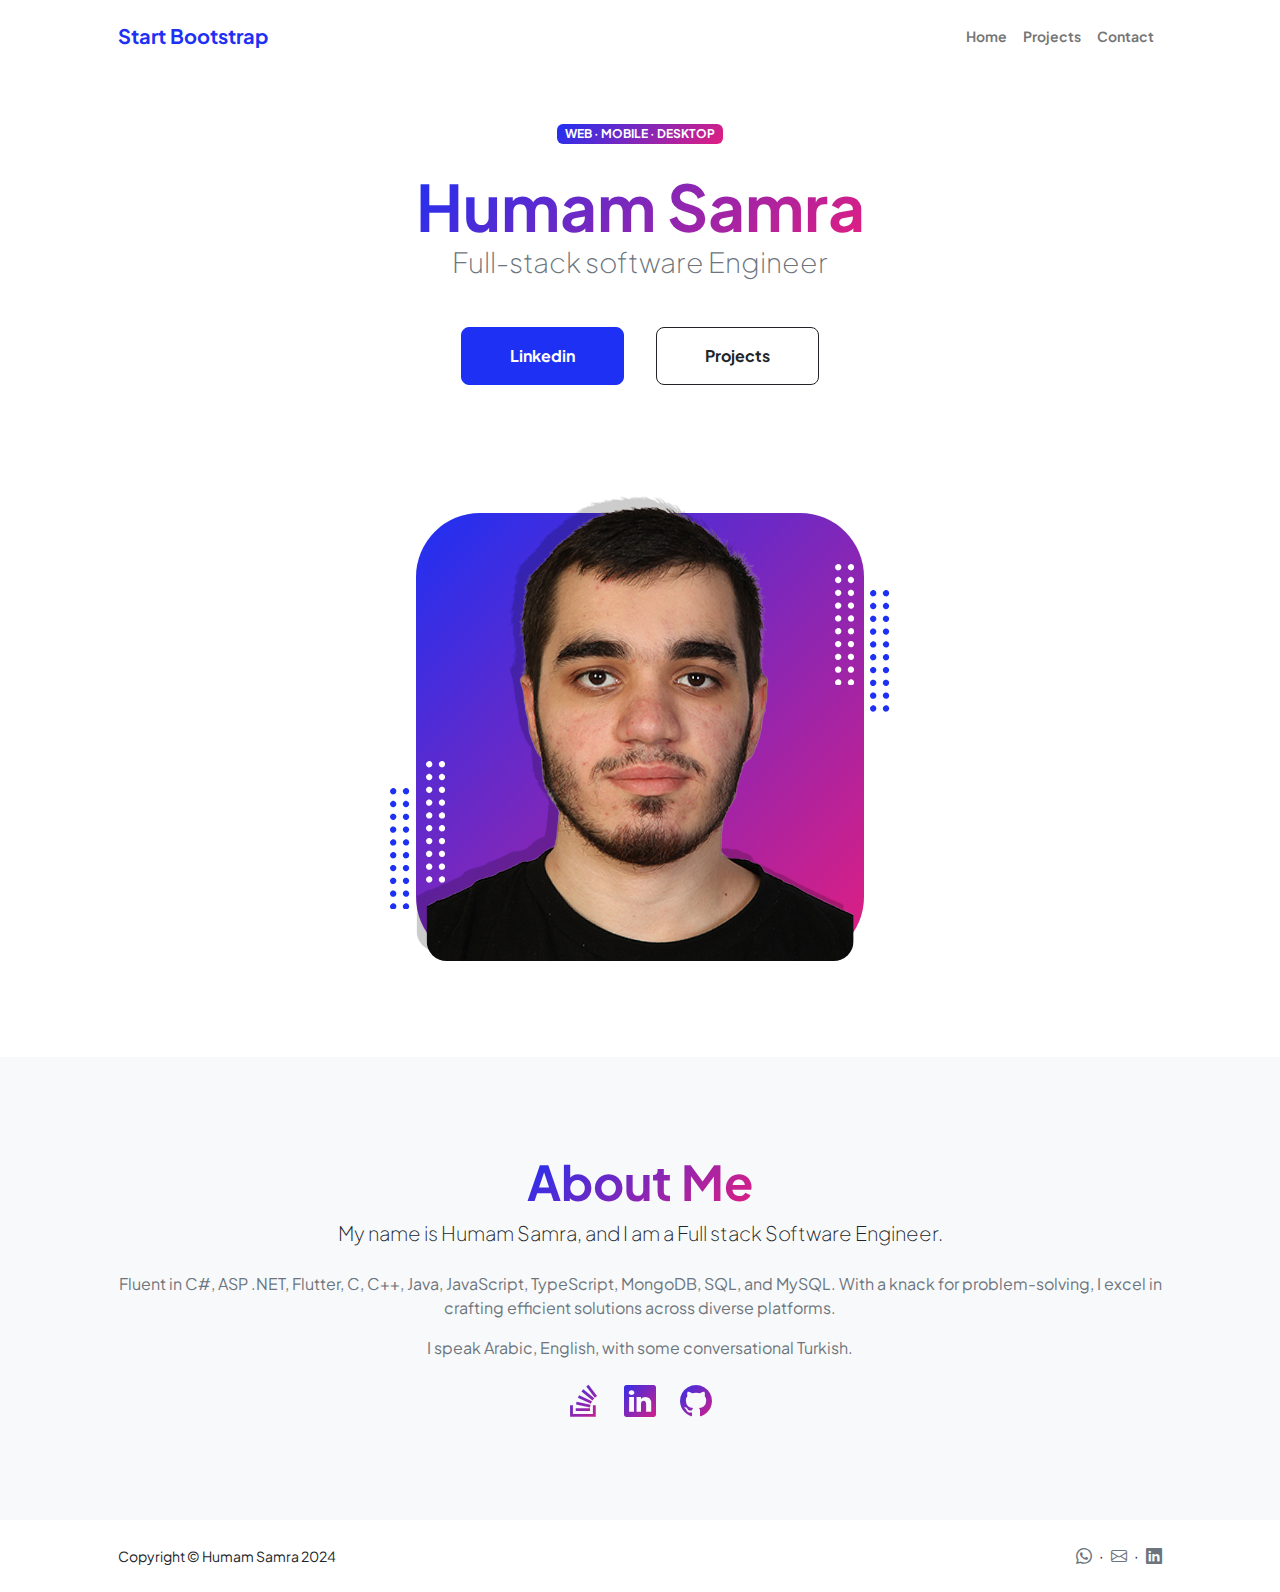
==== index.html @ 756d0a08 "first commit" ====
<!DOCTYPE html>
<html lang="en">

<head>
    <meta charset="utf-8" />
    <meta name="viewport" content="width=device-width, initial-scale=1, shrink-to-fit=no" />
    <meta name="description" content="" />
    <meta name="author" content="" />
    <title>Home - Humam Samra</title>
    <!-- Favicon-->
    <link rel="icon" type="image/x-icon" href="assets/favicon.ico" />
    <!-- Custom Google font-->
    <link rel="preconnect" href="https://fonts.googleapis.com" />
    <link rel="preconnect" href="https://fonts.gstatic.com" crossorigin />
    <link
        href="https://fonts.googleapis.com/css2?family=Plus+Jakarta+Sans:wght@100;200;300;400;500;600;700;800;900&amp;display=swap"
        rel="stylesheet" />
    <!-- Bootstrap icons-->
    <link href="https://cdn.jsdelivr.net/npm/bootstrap-icons@1.8.1/font/bootstrap-icons.css" rel="stylesheet" />
    <!-- Core theme CSS (includes Bootstrap)-->
    <link href="css/styles.css" rel="stylesheet" />
</head>

<body class="d-flex flex-column h-100">
    <main class="flex-shrink-0">
        <!-- Navigation-->
        <nav class="navbar navbar-expand-lg navbar-light bg-white py-3">
            <div class="container px-5">
                <a class="navbar-brand" href="index.html"><span class="fw-bolder text-primary">Start
                        Bootstrap</span></a>
                <button class="navbar-toggler" type="button" data-bs-toggle="collapse"
                    data-bs-target="#navbarSupportedContent" aria-controls="navbarSupportedContent"
                    aria-expanded="false" aria-label="Toggle navigation"><span
                        class="navbar-toggler-icon"></span></button>
                <div class="collapse navbar-collapse" id="navbarSupportedContent">
                    <ul class="navbar-nav ms-auto mb-2 mb-lg-0 small fw-bolder">
                        <li class="nav-item"><a class="nav-link" href="index.html">Home</a></li>
                        <li class="nav-item"><a class="nav-link" href="projects.html">Projects</a></li>
                        <li class="nav-item"><a class="nav-link" href="contact.html">Contact</a></li>
                    </ul>
                </div>
            </div>
        </nav>
        <!-- Header-->
        <header class="py-5">
            <div class="container px-5 pb-5">
                <div class="row gx-5 align-items-center">
                    <div class="col-xxl-5">
                        <!-- Header text content-->
                        <div class="text-center text-xxl-start">
                            <div class="badge bg-gradient-primary-to-secondary text-white mb-4">
                                <div class="text-uppercase">Web &middot; Mobile &middot; Desktop</div>
                            </div>
                            <h1 class="display-3 fw-bolder mb-5"><span class="text-gradient d-inline">Humam Samra</span>
                                <div class="fs-3 fw-light text-muted">Full-stack software Engineer</div>
                            </h1>
                            <div
                                class="d-grid gap-3 d-sm-flex justify-content-sm-center justify-content-xxl-start mb-3">
                                <a class="btn btn-primary btn-lg px-5 py-3 me-sm-3 fs-6 fw-bolder" target="_blank"
                                    href="https://www.linkedin.com/in/humam-samra-49452b17a/">Linkedin</a>
                                <a class="btn btn-outline-dark btn-lg px-5 py-3 fs-6 fw-bolder"
                                    href="projects.html">Projects</a>
                            </div>
                        </div>
                    </div>
                    <div class="col-xxl-7">
                        <!-- Header profile picture-->
                        <div class="d-flex justify-content-center mt-5 mt-xxl-0">
                            <div class="profile bg-gradient-primary-to-secondary">
                                <!-- TIP: For best results, use a photo with a transparent background like the demo example below-->
                                <!-- Watch a tutorial on how to do this on YouTube (link)-->
                                <img class="profile-img profile-shadow" src="assets/profile.png" alt="..." />
                                <div class="dots-1">
                                    <!-- SVG Dots-->
                                    <svg version="1.1" xmlns="http://www.w3.org/2000/svg"
                                        xmlns:xlink="http://www.w3.org/1999/xlink" x="0px" y="0px"
                                        viewBox="0 0 191.6 1215.4" style="enable-background: new 0 0 191.6 1215.4"
                                        xml:space="preserve">
                                        <g transform="translate(0.000000,1280.000000) scale(0.100000,-0.100000)">
                                            <path
                                                d="M227.7,12788.6c-105-35-200-141-222-248c-43-206,163-412,369-369c155,32,275,190,260,339c-11,105-90,213-190,262        C383.7,12801.6,289.7,12808.6,227.7,12788.6z">
                                            </path>
                                            <path
                                                d="M1507.7,12788.6c-151-50-253-216-222-362c25-119,136-230,254-255c194-41,395,142,375,339c-11,105-90,213-190,262        C1663.7,12801.6,1569.7,12808.6,1507.7,12788.6z">
                                            </path>
                                            <path
                                                d="M227.7,11508.6c-105-35-200-141-222-248c-43-206,163-412,369-369c155,32,275,190,260,339c-11,105-90,213-190,262        C383.7,11521.6,289.7,11528.6,227.7,11508.6z">
                                            </path>
                                            <path
                                                d="M1507.7,11508.6c-151-50-253-216-222-362c25-119,136-230,254-255c194-41,395,142,375,339c-11,105-90,213-190,262        C1663.7,11521.6,1569.7,11528.6,1507.7,11508.6z">
                                            </path>
                                            <path
                                                d="M227.7,10228.6c-105-35-200-141-222-248c-43-206,163-412,369-369c155,32,275,190,260,339c-11,105-90,213-190,262        C383.7,10241.6,289.7,10248.6,227.7,10228.6z">
                                            </path>
                                            <path
                                                d="M1507.7,10228.6c-105-35-200-141-222-248c-43-206,163-412,369-369c155,32,275,190,260,339c-11,105-90,213-190,262        C1663.7,10241.6,1569.7,10248.6,1507.7,10228.6z">
                                            </path>
                                            <path
                                                d="M227.7,8948.6c-105-35-200-141-222-248c-43-206,163-412,369-369c155,32,275,190,260,339c-11,105-90,213-190,262        C383.7,8961.6,289.7,8968.6,227.7,8948.6z">
                                            </path>
                                            <path
                                                d="M1507.7,8948.6c-105-35-200-141-222-248c-43-206,163-412,369-369c155,32,275,190,260,339c-11,105-90,213-190,262        C1663.7,8961.6,1569.7,8968.6,1507.7,8948.6z">
                                            </path>
                                            <path
                                                d="M227.7,7668.6c-105-35-200-141-222-248c-43-206,163-412,369-369c155,32,275,190,260,339c-11,105-90,213-190,262        C383.7,7681.6,289.7,7688.6,227.7,7668.6z">
                                            </path>
                                            <path
                                                d="M1507.7,7668.6c-105-35-200-141-222-248c-43-206,163-412,369-369c155,32,275,190,260,339c-11,105-90,213-190,262        C1663.7,7681.6,1569.7,7688.6,1507.7,7668.6z">
                                            </path>
                                            <path
                                                d="M227.7,6388.6c-105-35-200-141-222-248c-43-206,163-412,369-369c155,32,275,190,260,339c-11,105-90,213-190,262        C383.7,6401.6,289.7,6408.6,227.7,6388.6z">
                                            </path>
                                            <path
                                                d="M1507.7,6388.6c-105-35-200-141-222-248c-43-206,163-412,369-369c155,32,275,190,260,339c-11,105-90,213-190,262        C1663.7,6401.6,1569.7,6408.6,1507.7,6388.6z">
                                            </path>
                                            <path
                                                d="M227.7,5108.6c-105-35-200-141-222-248c-43-206,163-412,369-369c155,32,275,190,260,339c-11,105-90,213-190,262        C383.7,5121.6,289.7,5128.6,227.7,5108.6z">
                                            </path>
                                            <path
                                                d="M1507.7,5108.6c-105-35-200-141-222-248c-43-206,163-412,369-369c155,32,275,190,260,339c-11,105-90,213-190,262        C1663.7,5121.6,1569.7,5128.6,1507.7,5108.6z">
                                            </path>
                                            <path
                                                d="M227.7,3828.6c-105-35-200-141-222-248c-43-206,163-412,369-369c155,32,275,190,260,339c-11,105-90,213-190,262        C383.7,3841.6,289.7,3848.6,227.7,3828.6z">
                                            </path>
                                            <path
                                                d="M1507.7,3828.6c-105-35-200-141-222-248c-43-206,163-412,369-369c155,32,275,190,260,339c-11,105-90,213-190,262        C1663.7,3841.6,1569.7,3848.6,1507.7,3828.6z">
                                            </path>
                                            <path
                                                d="M227.7,2548.6c-105-35-200-141-222-248c-43-206,163-412,369-369c155,32,275,190,260,339c-11,105-90,213-190,262        C383.7,2561.6,289.7,2568.6,227.7,2548.6z">
                                            </path>
                                            <path
                                                d="M1507.7,2548.6c-105-35-200-141-222-248c-43-206,163-412,369-369c155,32,275,190,260,339c-11,105-90,213-190,262        C1663.7,2561.6,1569.7,2568.6,1507.7,2548.6z">
                                            </path>
                                            <path
                                                d="M227.7,1268.6c-105-35-200-141-222-248c-43-206,163-412,369-369c155,32,275,190,260,339c-11,105-90,213-190,262        C383.7,1281.6,289.7,1288.6,227.7,1268.6z">
                                            </path>
                                            <path
                                                d="M1507.7,1268.6c-105-35-200-141-222-248c-43-206,163-412,369-369c155,32,275,190,260,339c-11,105-90,213-190,262        C1663.7,1281.6,1569.7,1288.6,1507.7,1268.6z">
                                            </path>
                                        </g>
                                    </svg>
                                    <!-- END of SVG dots-->
                                </div>
                                <div class="dots-2">
                                    <!-- SVG Dots-->
                                    <svg version="1.1" xmlns="http://www.w3.org/2000/svg"
                                        xmlns:xlink="http://www.w3.org/1999/xlink" x="0px" y="0px"
                                        viewBox="0 0 191.6 1215.4" style="enable-background: new 0 0 191.6 1215.4"
                                        xml:space="preserve">
                                        <g transform="translate(0.000000,1280.000000) scale(0.100000,-0.100000)">
                                            <path
                                                d="M227.7,12788.6c-105-35-200-141-222-248c-43-206,163-412,369-369c155,32,275,190,260,339c-11,105-90,213-190,262        C383.7,12801.6,289.7,12808.6,227.7,12788.6z">
                                            </path>
                                            <path
                                                d="M1507.7,12788.6c-151-50-253-216-222-362c25-119,136-230,254-255c194-41,395,142,375,339c-11,105-90,213-190,262        C1663.7,12801.6,1569.7,12808.6,1507.7,12788.6z">
                                            </path>
                                            <path
                                                d="M227.7,11508.6c-105-35-200-141-222-248c-43-206,163-412,369-369c155,32,275,190,260,339c-11,105-90,213-190,262        C383.7,11521.6,289.7,11528.6,227.7,11508.6z">
                                            </path>
                                            <path
                                                d="M1507.7,11508.6c-151-50-253-216-222-362c25-119,136-230,254-255c194-41,395,142,375,339c-11,105-90,213-190,262        C1663.7,11521.6,1569.7,11528.6,1507.7,11508.6z">
                                            </path>
                                            <path
                                                d="M227.7,10228.6c-105-35-200-141-222-248c-43-206,163-412,369-369c155,32,275,190,260,339c-11,105-90,213-190,262        C383.7,10241.6,289.7,10248.6,227.7,10228.6z">
                                            </path>
                                            <path
                                                d="M1507.7,10228.6c-105-35-200-141-222-248c-43-206,163-412,369-369c155,32,275,190,260,339c-11,105-90,213-190,262        C1663.7,10241.6,1569.7,10248.6,1507.7,10228.6z">
                                            </path>
                                            <path
                                                d="M227.7,8948.6c-105-35-200-141-222-248c-43-206,163-412,369-369c155,32,275,190,260,339c-11,105-90,213-190,262        C383.7,8961.6,289.7,8968.6,227.7,8948.6z">
                                            </path>
                                            <path
                                                d="M1507.7,8948.6c-105-35-200-141-222-248c-43-206,163-412,369-369c155,32,275,190,260,339c-11,105-90,213-190,262        C1663.7,8961.6,1569.7,8968.6,1507.7,8948.6z">
                                            </path>
                                            <path
                                                d="M227.7,7668.6c-105-35-200-141-222-248c-43-206,163-412,369-369c155,32,275,190,260,339c-11,105-90,213-190,262        C383.7,7681.6,289.7,7688.6,227.7,7668.6z">
                                            </path>
                                            <path
                                                d="M1507.7,7668.6c-105-35-200-141-222-248c-43-206,163-412,369-369c155,32,275,190,260,339c-11,105-90,213-190,262        C1663.7,7681.6,1569.7,7688.6,1507.7,7668.6z">
                                            </path>
                                            <path
                                                d="M227.7,6388.6c-105-35-200-141-222-248c-43-206,163-412,369-369c155,32,275,190,260,339c-11,105-90,213-190,262        C383.7,6401.6,289.7,6408.6,227.7,6388.6z">
                                            </path>
                                            <path
                                                d="M1507.7,6388.6c-105-35-200-141-222-248c-43-206,163-412,369-369c155,32,275,190,260,339c-11,105-90,213-190,262        C1663.7,6401.6,1569.7,6408.6,1507.7,6388.6z">
                                            </path>
                                            <path
                                                d="M227.7,5108.6c-105-35-200-141-222-248c-43-206,163-412,369-369c155,32,275,190,260,339c-11,105-90,213-190,262        C383.7,5121.6,289.7,5128.6,227.7,5108.6z">
                                            </path>
                                            <path
                                                d="M1507.7,5108.6c-105-35-200-141-222-248c-43-206,163-412,369-369c155,32,275,190,260,339c-11,105-90,213-190,262        C1663.7,5121.6,1569.7,5128.6,1507.7,5108.6z">
                                            </path>
                                            <path
                                                d="M227.7,3828.6c-105-35-200-141-222-248c-43-206,163-412,369-369c155,32,275,190,260,339c-11,105-90,213-190,262        C383.7,3841.6,289.7,3848.6,227.7,3828.6z">
                                            </path>
                                            <path
                                                d="M1507.7,3828.6c-105-35-200-141-222-248c-43-206,163-412,369-369c155,32,275,190,260,339c-11,105-90,213-190,262        C1663.7,3841.6,1569.7,3848.6,1507.7,3828.6z">
                                            </path>
                                            <path
                                                d="M227.7,2548.6c-105-35-200-141-222-248c-43-206,163-412,369-369c155,32,275,190,260,339c-11,105-90,213-190,262        C383.7,2561.6,289.7,2568.6,227.7,2548.6z">
                                            </path>
                                            <path
                                                d="M1507.7,2548.6c-105-35-200-141-222-248c-43-206,163-412,369-369c155,32,275,190,260,339c-11,105-90,213-190,262        C1663.7,2561.6,1569.7,2568.6,1507.7,2548.6z">
                                            </path>
                                            <path
                                                d="M227.7,1268.6c-105-35-200-141-222-248c-43-206,163-412,369-369c155,32,275,190,260,339c-11,105-90,213-190,262        C383.7,1281.6,289.7,1288.6,227.7,1268.6z">
                                            </path>
                                            <path
                                                d="M1507.7,1268.6c-105-35-200-141-222-248c-43-206,163-412,369-369c155,32,275,190,260,339c-11,105-90,213-190,262        C1663.7,1281.6,1569.7,1288.6,1507.7,1268.6z">
                                            </path>
                                        </g>
                                    </svg>
                                    <!-- END of SVG dots-->
                                </div>
                                <div class="dots-3">
                                    <!-- SVG Dots-->
                                    <svg version="1.1" xmlns="http://www.w3.org/2000/svg"
                                        xmlns:xlink="http://www.w3.org/1999/xlink" x="0px" y="0px"
                                        viewBox="0 0 191.6 1215.4" style="enable-background: new 0 0 191.6 1215.4"
                                        xml:space="preserve">
                                        <g transform="translate(0.000000,1280.000000) scale(0.100000,-0.100000)">
                                            <path
                                                d="M227.7,12788.6c-105-35-200-141-222-248c-43-206,163-412,369-369c155,32,275,190,260,339c-11,105-90,213-190,262        C383.7,12801.6,289.7,12808.6,227.7,12788.6z">
                                            </path>
                                            <path
                                                d="M1507.7,12788.6c-151-50-253-216-222-362c25-119,136-230,254-255c194-41,395,142,375,339c-11,105-90,213-190,262        C1663.7,12801.6,1569.7,12808.6,1507.7,12788.6z">
                                            </path>
                                            <path
                                                d="M227.7,11508.6c-105-35-200-141-222-248c-43-206,163-412,369-369c155,32,275,190,260,339c-11,105-90,213-190,262        C383.7,11521.6,289.7,11528.6,227.7,11508.6z">
                                            </path>
                                            <path
                                                d="M1507.7,11508.6c-151-50-253-216-222-362c25-119,136-230,254-255c194-41,395,142,375,339c-11,105-90,213-190,262        C1663.7,11521.6,1569.7,11528.6,1507.7,11508.6z">
                                            </path>
                                            <path
                                                d="M227.7,10228.6c-105-35-200-141-222-248c-43-206,163-412,369-369c155,32,275,190,260,339c-11,105-90,213-190,262        C383.7,10241.6,289.7,10248.6,227.7,10228.6z">
                                            </path>
                                            <path
                                                d="M1507.7,10228.6c-105-35-200-141-222-248c-43-206,163-412,369-369c155,32,275,190,260,339c-11,105-90,213-190,262        C1663.7,10241.6,1569.7,10248.6,1507.7,10228.6z">
                                            </path>
                                            <path
                                                d="M227.7,8948.6c-105-35-200-141-222-248c-43-206,163-412,369-369c155,32,275,190,260,339c-11,105-90,213-190,262        C383.7,8961.6,289.7,8968.6,227.7,8948.6z">
                                            </path>
                                            <path
                                                d="M1507.7,8948.6c-105-35-200-141-222-248c-43-206,163-412,369-369c155,32,275,190,260,339c-11,105-90,213-190,262        C1663.7,8961.6,1569.7,8968.6,1507.7,8948.6z">
                                            </path>
                                            <path
                                                d="M227.7,7668.6c-105-35-200-141-222-248c-43-206,163-412,369-369c155,32,275,190,260,339c-11,105-90,213-190,262        C383.7,7681.6,289.7,7688.6,227.7,7668.6z">
                                            </path>
                                            <path
                                                d="M1507.7,7668.6c-105-35-200-141-222-248c-43-206,163-412,369-369c155,32,275,190,260,339c-11,105-90,213-190,262        C1663.7,7681.6,1569.7,7688.6,1507.7,7668.6z">
                                            </path>
                                            <path
                                                d="M227.7,6388.6c-105-35-200-141-222-248c-43-206,163-412,369-369c155,32,275,190,260,339c-11,105-90,213-190,262        C383.7,6401.6,289.7,6408.6,227.7,6388.6z">
                                            </path>
                                            <path
                                                d="M1507.7,6388.6c-105-35-200-141-222-248c-43-206,163-412,369-369c155,32,275,190,260,339c-11,105-90,213-190,262        C1663.7,6401.6,1569.7,6408.6,1507.7,6388.6z">
                                            </path>
                                            <path
                                                d="M227.7,5108.6c-105-35-200-141-222-248c-43-206,163-412,369-369c155,32,275,190,260,339c-11,105-90,213-190,262        C383.7,5121.6,289.7,5128.6,227.7,5108.6z">
                                            </path>
                                            <path
                                                d="M1507.7,5108.6c-105-35-200-141-222-248c-43-206,163-412,369-369c155,32,275,190,260,339c-11,105-90,213-190,262        C1663.7,5121.6,1569.7,5128.6,1507.7,5108.6z">
                                            </path>
                                            <path
                                                d="M227.7,3828.6c-105-35-200-141-222-248c-43-206,163-412,369-369c155,32,275,190,260,339c-11,105-90,213-190,262        C383.7,3841.6,289.7,3848.6,227.7,3828.6z">
                                            </path>
                                            <path
                                                d="M1507.7,3828.6c-105-35-200-141-222-248c-43-206,163-412,369-369c155,32,275,190,260,339c-11,105-90,213-190,262        C1663.7,3841.6,1569.7,3848.6,1507.7,3828.6z">
                                            </path>
                                            <path
                                                d="M227.7,2548.6c-105-35-200-141-222-248c-43-206,163-412,369-369c155,32,275,190,260,339c-11,105-90,213-190,262        C383.7,2561.6,289.7,2568.6,227.7,2548.6z">
                                            </path>
                                            <path
                                                d="M1507.7,2548.6c-105-35-200-141-222-248c-43-206,163-412,369-369c155,32,275,190,260,339c-11,105-90,213-190,262        C1663.7,2561.6,1569.7,2568.6,1507.7,2548.6z">
                                            </path>
                                            <path
                                                d="M227.7,1268.6c-105-35-200-141-222-248c-43-206,163-412,369-369c155,32,275,190,260,339c-11,105-90,213-190,262        C383.7,1281.6,289.7,1288.6,227.7,1268.6z">
                                            </path>
                                            <path
                                                d="M1507.7,1268.6c-105-35-200-141-222-248c-43-206,163-412,369-369c155,32,275,190,260,339c-11,105-90,213-190,262        C1663.7,1281.6,1569.7,1288.6,1507.7,1268.6z">
                                            </path>
                                        </g>
                                    </svg>
                                    <!-- END of SVG dots-->
                                </div>
                                <div class="dots-4">
                                    <!-- SVG Dots-->
                                    <svg version="1.1" xmlns="http://www.w3.org/2000/svg"
                                        xmlns:xlink="http://www.w3.org/1999/xlink" x="0px" y="0px"
                                        viewBox="0 0 191.6 1215.4" style="enable-background: new 0 0 191.6 1215.4"
                                        xml:space="preserve">
                                        <g transform="translate(0.000000,1280.000000) scale(0.100000,-0.100000)">
                                            <path
                                                d="M227.7,12788.6c-105-35-200-141-222-248c-43-206,163-412,369-369c155,32,275,190,260,339c-11,105-90,213-190,262        C383.7,12801.6,289.7,12808.6,227.7,12788.6z">
                                            </path>
                                            <path
                                                d="M1507.7,12788.6c-151-50-253-216-222-362c25-119,136-230,254-255c194-41,395,142,375,339c-11,105-90,213-190,262        C1663.7,12801.6,1569.7,12808.6,1507.7,12788.6z">
                                            </path>
                                            <path
                                                d="M227.7,11508.6c-105-35-200-141-222-248c-43-206,163-412,369-369c155,32,275,190,260,339c-11,105-90,213-190,262        C383.7,11521.6,289.7,11528.6,227.7,11508.6z">
                                            </path>
                                            <path
                                                d="M1507.7,11508.6c-151-50-253-216-222-362c25-119,136-230,254-255c194-41,395,142,375,339c-11,105-90,213-190,262        C1663.7,11521.6,1569.7,11528.6,1507.7,11508.6z">
                                            </path>
                                            <path
                                                d="M227.7,10228.6c-105-35-200-141-222-248c-43-206,163-412,369-369c155,32,275,190,260,339c-11,105-90,213-190,262        C383.7,10241.6,289.7,10248.6,227.7,10228.6z">
                                            </path>
                                            <path
                                                d="M1507.7,10228.6c-105-35-200-141-222-248c-43-206,163-412,369-369c155,32,275,190,260,339c-11,105-90,213-190,262        C1663.7,10241.6,1569.7,10248.6,1507.7,10228.6z">
                                            </path>
                                            <path
                                                d="M227.7,8948.6c-105-35-200-141-222-248c-43-206,163-412,369-369c155,32,275,190,260,339c-11,105-90,213-190,262        C383.7,8961.6,289.7,8968.6,227.7,8948.6z">
                                            </path>
                                            <path
                                                d="M1507.7,8948.6c-105-35-200-141-222-248c-43-206,163-412,369-369c155,32,275,190,260,339c-11,105-90,213-190,262        C1663.7,8961.6,1569.7,8968.6,1507.7,8948.6z">
                                            </path>
                                            <path
                                                d="M227.7,7668.6c-105-35-200-141-222-248c-43-206,163-412,369-369c155,32,275,190,260,339c-11,105-90,213-190,262        C383.7,7681.6,289.7,7688.6,227.7,7668.6z">
                                            </path>
                                            <path
                                                d="M1507.7,7668.6c-105-35-200-141-222-248c-43-206,163-412,369-369c155,32,275,190,260,339c-11,105-90,213-190,262        C1663.7,7681.6,1569.7,7688.6,1507.7,7668.6z">
                                            </path>
                                            <path
                                                d="M227.7,6388.6c-105-35-200-141-222-248c-43-206,163-412,369-369c155,32,275,190,260,339c-11,105-90,213-190,262        C383.7,6401.6,289.7,6408.6,227.7,6388.6z">
                                            </path>
                                            <path
                                                d="M1507.7,6388.6c-105-35-200-141-222-248c-43-206,163-412,369-369c155,32,275,190,260,339c-11,105-90,213-190,262        C1663.7,6401.6,1569.7,6408.6,1507.7,6388.6z">
                                            </path>
                                            <path
                                                d="M227.7,5108.6c-105-35-200-141-222-248c-43-206,163-412,369-369c155,32,275,190,260,339c-11,105-90,213-190,262        C383.7,5121.6,289.7,5128.6,227.7,5108.6z">
                                            </path>
                                            <path
                                                d="M1507.7,5108.6c-105-35-200-141-222-248c-43-206,163-412,369-369c155,32,275,190,260,339c-11,105-90,213-190,262        C1663.7,5121.6,1569.7,5128.6,1507.7,5108.6z">
                                            </path>
                                            <path
                                                d="M227.7,3828.6c-105-35-200-141-222-248c-43-206,163-412,369-369c155,32,275,190,260,339c-11,105-90,213-190,262        C383.7,3841.6,289.7,3848.6,227.7,3828.6z">
                                            </path>
                                            <path
                                                d="M1507.7,3828.6c-105-35-200-141-222-248c-43-206,163-412,369-369c155,32,275,190,260,339c-11,105-90,213-190,262        C1663.7,3841.6,1569.7,3848.6,1507.7,3828.6z">
                                            </path>
                                            <path
                                                d="M227.7,2548.6c-105-35-200-141-222-248c-43-206,163-412,369-369c155,32,275,190,260,339c-11,105-90,213-190,262        C383.7,2561.6,289.7,2568.6,227.7,2548.6z">
                                            </path>
                                            <path
                                                d="M1507.7,2548.6c-105-35-200-141-222-248c-43-206,163-412,369-369c155,32,275,190,260,339c-11,105-90,213-190,262        C1663.7,2561.6,1569.7,2568.6,1507.7,2548.6z">
                                            </path>
                                            <path
                                                d="M227.7,1268.6c-105-35-200-141-222-248c-43-206,163-412,369-369c155,32,275,190,260,339c-11,105-90,213-190,262        C383.7,1281.6,289.7,1288.6,227.7,1268.6z">
                                            </path>
                                            <path
                                                d="M1507.7,1268.6c-105-35-200-141-222-248c-43-206,163-412,369-369c155,32,275,190,260,339c-11,105-90,213-190,262        C1663.7,1281.6,1569.7,1288.6,1507.7,1268.6z">
                                            </path>
                                        </g>
                                    </svg>
                                    <!-- END of SVG dots-->
                                </div>
                            </div>
                        </div>
                    </div>
                </div>
            </div>
        </header>
        <!-- About Section-->
        <section class="bg-light py-5">
            <div class="container px-5">
                <div class="row gx-5 justify-content-center">
                    <div class="col-xxl-8">
                        <div class="text-center my-5">
                            <h2 class="display-5 fw-bolder"><span class="text-gradient d-inline">About Me</span></h2>
                            <p class="lead fw-light mb-4">My name is Humam Samra, and I am a Full stack Software
                                Engineer.</p>
                            <p class="text-muted">Fluent in C#, ASP .NET, Flutter, C, C++, Java, JavaScript, TypeScript,
                                MongoDB, SQL, and MySQL. With a knack for problem-solving, I excel in crafting efficient
                                solutions across diverse platforms.
                            </p>
                            <p class="text-muted">
                                I speak Arabic, English, with some conversational Turkish.
                            </p>
                            <div class="d-flex justify-content-center fs-2 gap-4">
                                <a class="text-gradient" target="_blank"
                                    href="https://stackoverflow.com/users/21559835/humam"><i
                                        class="bi bi-stack-overflow"></i></a>
                                <a class="text-gradient" href="https://www.linkedin.com/in/humam-samra-49452b17a/"
                                    target="_blank"><i class="bi bi-linkedin"></i></a>
                                <a class="text-gradient" href="https://github.com/HumamSamra" target="_blank"><i
                                        class="bi bi-github"></i></a>
                            </div>
                        </div>
                    </div>
                </div>
            </div>
        </section>
    </main>
    <!-- Footer-->
    <footer class="bg-white py-4 mt-auto">
        <div class="container px-5">
            <div class="row align-items-center justify-content-between flex-column flex-sm-row">
                <div class="col-auto">
                    <div class="small m-0">Copyright &copy; Humam Samra 2024</div>
                </div>
                <div class="col-auto">
                    <a class="text-muted text-decoration-none" href="https://wa.me/905526189783">
                        <i class="bi bi-whatsapp"></i>
                    </a>
                    <span class="mx-1">&middot;</span>
                    <a class="text-muted text-decoration-none" href="mailto:Humamdaraya@gmail.com">
                        <i class="bi bi-envelope"></i>
                    </a>
                    <span class="mx-1">&middot;</span>
                    <a target="_blank" class="text-muted text-decoration-none"
                        href="https://www.linkedin.com/in/humam-samra-49452b17a/">
                        <i class="bi bi-linkedin"></i>
                    </a>
                </div>
            </div>
        </div>
    </footer>
    <!-- Bootstrap core JS-->
    <script src="https://cdn.jsdelivr.net/npm/bootstrap@5.2.3/dist/js/bootstrap.bundle.min.js"></script>
    <!-- Core theme JS-->
    <script src="js/scripts.js"></script>
</body>

</html>
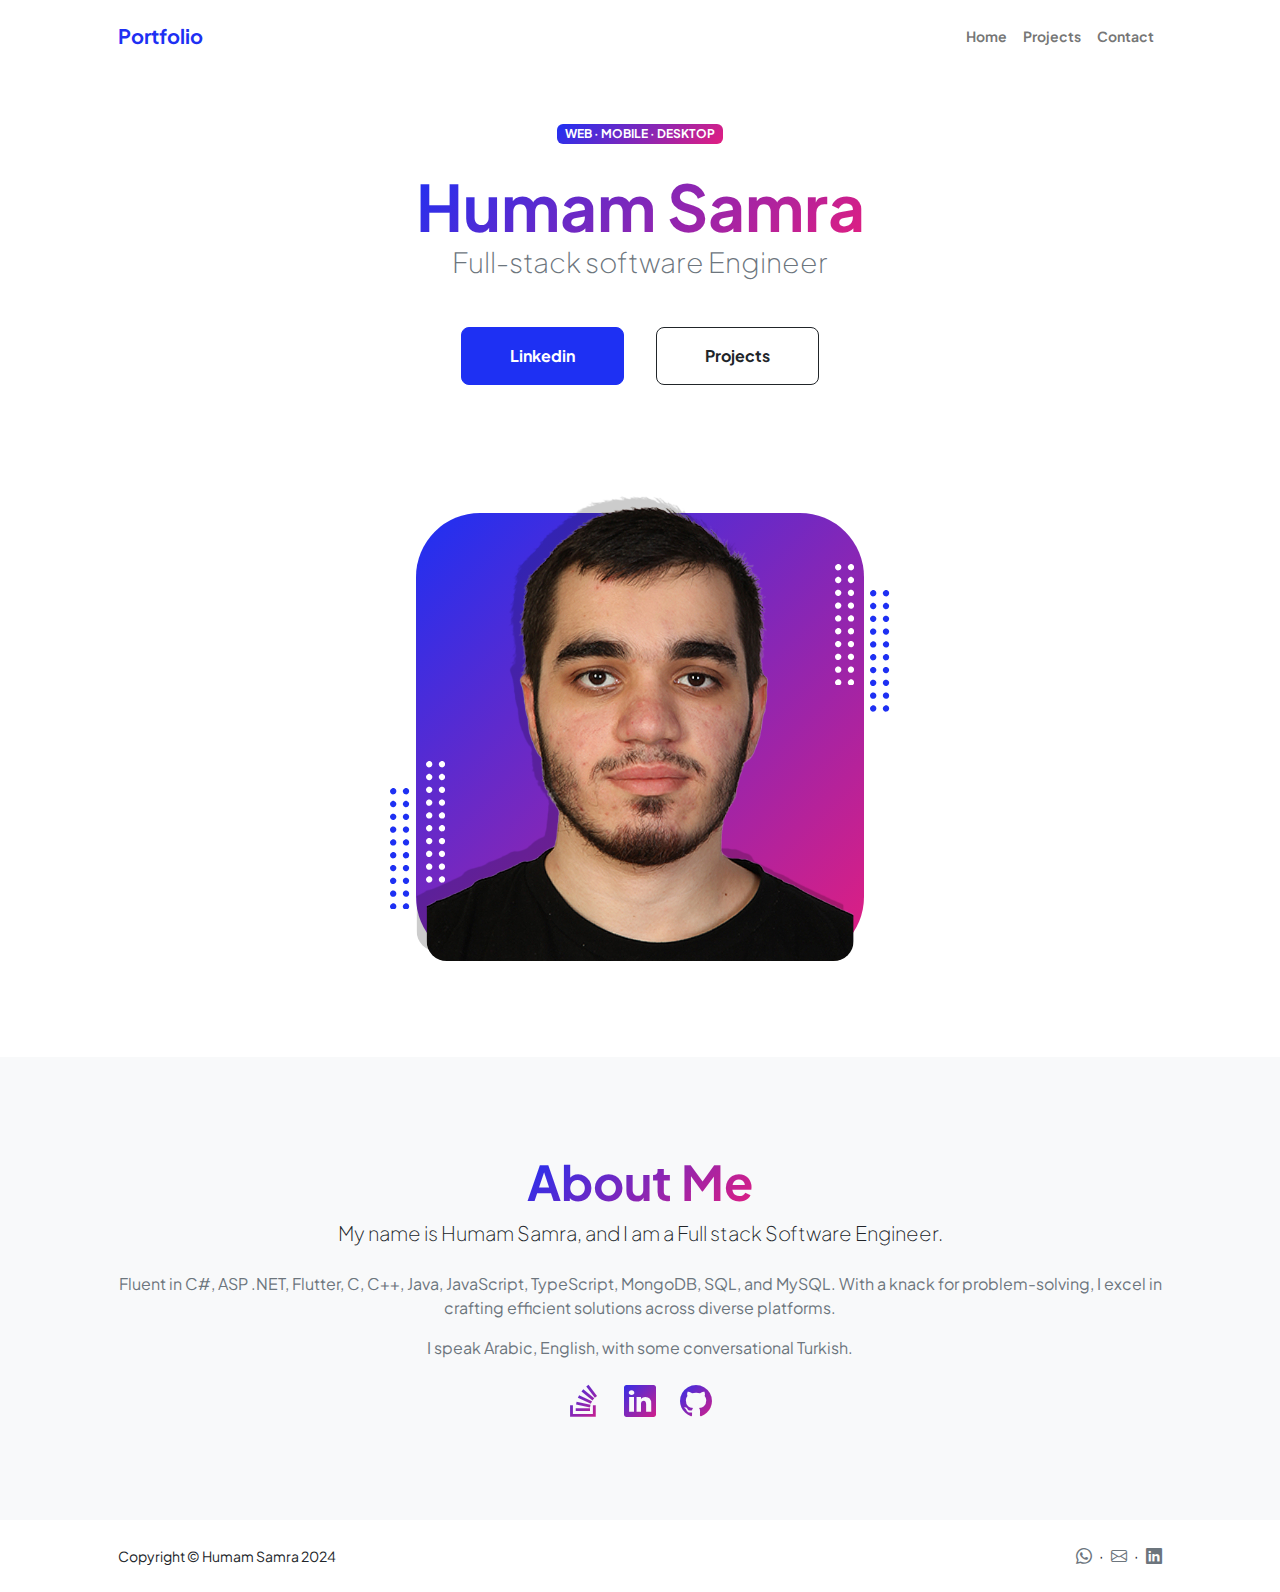
==== commit 950b1e5d: "Improvements" ====
--- a/index.html
+++ b/index.html
@@ -8,7 +8,7 @@
     <meta name="author" content="" />
     <title>Home - Humam Samra</title>
     <!-- Favicon-->
-    <link rel="icon" type="image/x-icon" href="assets/favicon.ico" />
+    <link rel="icon" type="image/x-icon" href="assets/pngtree.png" />
     <!-- Custom Google font-->
     <link rel="preconnect" href="https://fonts.googleapis.com" />
     <link rel="preconnect" href="https://fonts.gstatic.com" crossorigin />
@@ -26,8 +26,7 @@
         <!-- Navigation-->
         <nav class="navbar navbar-expand-lg navbar-light bg-white py-3">
             <div class="container px-5">
-                <a class="navbar-brand" href="index.html"><span class="fw-bolder text-primary">Start
-                        Bootstrap</span></a>
+                <a class="navbar-brand" href="index.html"><span class="fw-bolder text-primary">Portfolio</span></a>
                 <button class="navbar-toggler" type="button" data-bs-toggle="collapse"
                     data-bs-target="#navbarSupportedContent" aria-controls="navbarSupportedContent"
                     aria-expanded="false" aria-label="Toggle navigation"><span
